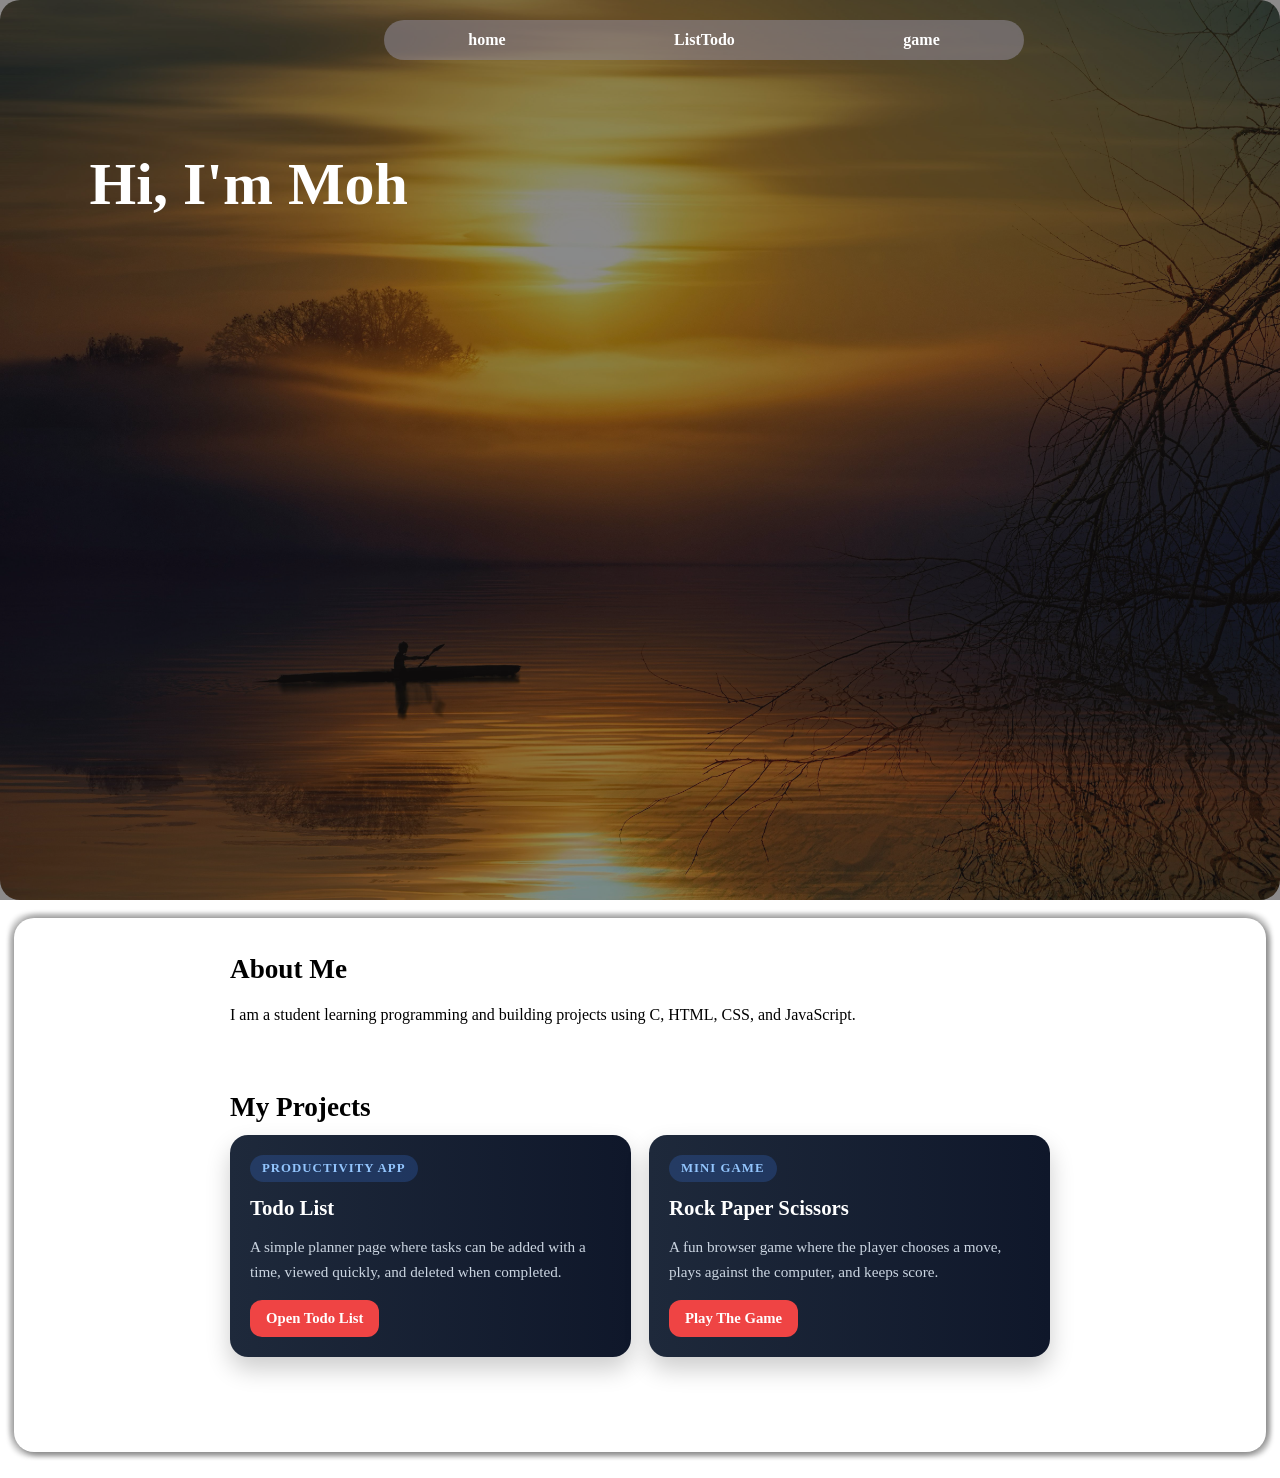
==== index.html @ 59ea94f4 "Add files via upload" ====
<!DOCTYPE html>
<html lang="en">
<head>
    <meta charset="UTF-8">
    <meta name="viewport" content="width=device-width, initial-scale=1.0">
    <title>Home</title>
    <link rel="stylesheet" href="styles/home.css">
</head>
<body>
    <div class="home-part">
        <div class="opa-div"></div>
        <div class="navigation">
           <a href="index.html">home</a>
            <a href="list-to-do.html">ListTodo</a>
            <a href="game.html">game</a>
        </div>
        <div class="welcome-div">
            <h1 id="title"></h1>
             <h2 id="subtitle"></h2>
            <p id="paragraph"></p>
    </div>
</div>
<div id="project-parts">
<section>
  <h2>About Me</h2>
  <p>
    I am a student learning programming and building projects using C, HTML, CSS, and JavaScript.
  </p>
</section>

<section>
  <h2>My Projects</h2>
  <div class="projects">
    <article class="card project-card">
      <p class="project-tag">Productivity App</p>
      <h3>Todo List</h3>
      <p class="project-description">
        A simple planner page where tasks can be added with a time, viewed quickly, and deleted when completed.
      </p>
      <a class="project-button" href="list-to-do.html">Open Todo List</a>
    </article>

    <article class="card project-card">
      <p class="project-tag">Mini Game</p>
      <h3>Rock Paper Scissors</h3>
      <p class="project-description">
        A fun browser game where the player chooses a move, plays against the computer, and keeps score.
      </p>
      <a class="project-button" href="game.html">Play The Game</a>
    </article>
  </div>
</section>
</div>
    <script src="scripts/home.js"></script>
</body>
</html>
---- styles/home.css ----
body {
    margin: 0;
    
}
html {
    scroll-behavior: smooth;
}

.home-part {
    position: relative;
    height: 100vh;
    background: url("../images/homescreen.jpg");
    background-repeat: no-repeat;
    background-size: cover;
   
    border-radius: 20px;
}
.opa-div {
    position: absolute;
    top: 0;
    left: 0;
    width: 100%;
    height: 100%;
    background-color: rgba(27, 23, 23,0.5);
    z-index: 0;
    
}

/* navigation */
.navigation {
    position: absolute;
    z-index: 1;

    border-radius: 30px;
    height: 40px;
    width: 50%;
    background-color: rgba(140, 133, 146, 0.6);

    top: 20px;
    left: 30%;
    display: flex;
    justify-content: space-around;
    align-items: center;
}

/* links */
.navigation a {
    color: white;
    text-decoration: none;
    font-weight: bold;
     padding: 6px 24px 6px 24px;
}
.navigation a:hover{
    color: rgb(14, 13, 13);
    text-decoration: none;
    font-weight: bold;
    background-color: #8F7159;
    padding: 6px 24px 6px 24px;
    border-radius:15px ;

}

/* welcome text */
.welcome-div {
    position: absolute;
    z-index: 1;
    top: 15%;
    left: 7%;
    color: white;
    font-size: clamp(20px, 5vw, 75px);
    

}

.welcome-div h1 {
    font-size: clamp(30px, 5vw, 60px);
    margin-top: 15px;
}

.welcome-div p {
    font-size: clamp(16px, 2vw, 24px);
    margin: 10px 0;
}

.welcome-div a {
    padding:12px;
    border: none;
    background-color: #00bcd4;
    border-radius: 30px;
    cursor: pointer;
    text-decoration: none;
    font-size: 30px;
}

.welcome-div a:hover {
    background-color: #0097a7;
    color: crimson;
}
#project-parts{
    background-color: white;
    border:  none;
    border-radius: 20px;
    min-height: 58vh;
    margin: 18px 14px 26px;
    padding: 12px 0 0;
    box-shadow:  4px 4px 5px rgba(0,0,0,0.3),
                -4px -4px 5px rgba(0,0,0,0.2),   
                4px -4px 5px rgba(0,0,0,0.2), 
                -4px 4px 5px rgba(0,0,0,0.2); 

}
    section {
      padding: 24px 34px;
      max-width: 820px;
      margin: auto;
    }

    section h2 {
      margin-top: 0;
      margin-bottom: 12px;
      font-size: 1.7rem;
    }

    section > p {
      line-height: 1.7;
    }

    .projects {
      display: grid;
      grid-template-columns: repeat(auto-fit, minmax(240px, 1fr));
      gap: 18px;
    }

    .card {
      background: linear-gradient( to right, #1e293b, #0f172a);
      padding: 20px;
      border-radius: 18px;
      box-shadow: 0 12px 24px rgba(0,0,0,0.2);
      transition: transform 0.3s, box-shadow 0.3s;
      color: white;
    }

    .card:hover {
      transform: translateY(-8px);
      box-shadow: 0 20px 35px rgba(0,0,0,0.28);
    }

    .project-card h3 {
      margin-top: 0;
      margin-bottom: 10px;
      font-size: 1.3rem;
    }

    .project-tag {
      display: inline-block;
      margin-top: 0;
      margin-bottom: 14px;
      padding: 6px 12px;
      border-radius: 999px;
      font-size: 0.8rem;
      font-weight: bold;
      letter-spacing: 0.08em;
      text-transform: uppercase;
      background: rgba(59, 130, 246, 0.22);
      color: #93c5fd;
    }

    .project-description {
      color: #cbd5e1;
      margin-bottom: 16px;
      line-height: 1.6;
      font-size: 0.95rem;
    }



    .project-button {
      display: inline-block;
      text-decoration: none;
      color: white;
      font-weight: bold;
      padding: 10px 16px;
      border-radius: 12px;
      background:  #ef4444;
      font-size: 0.92rem;
    }

    .project-button:hover {
      background: #ea580c;
    }
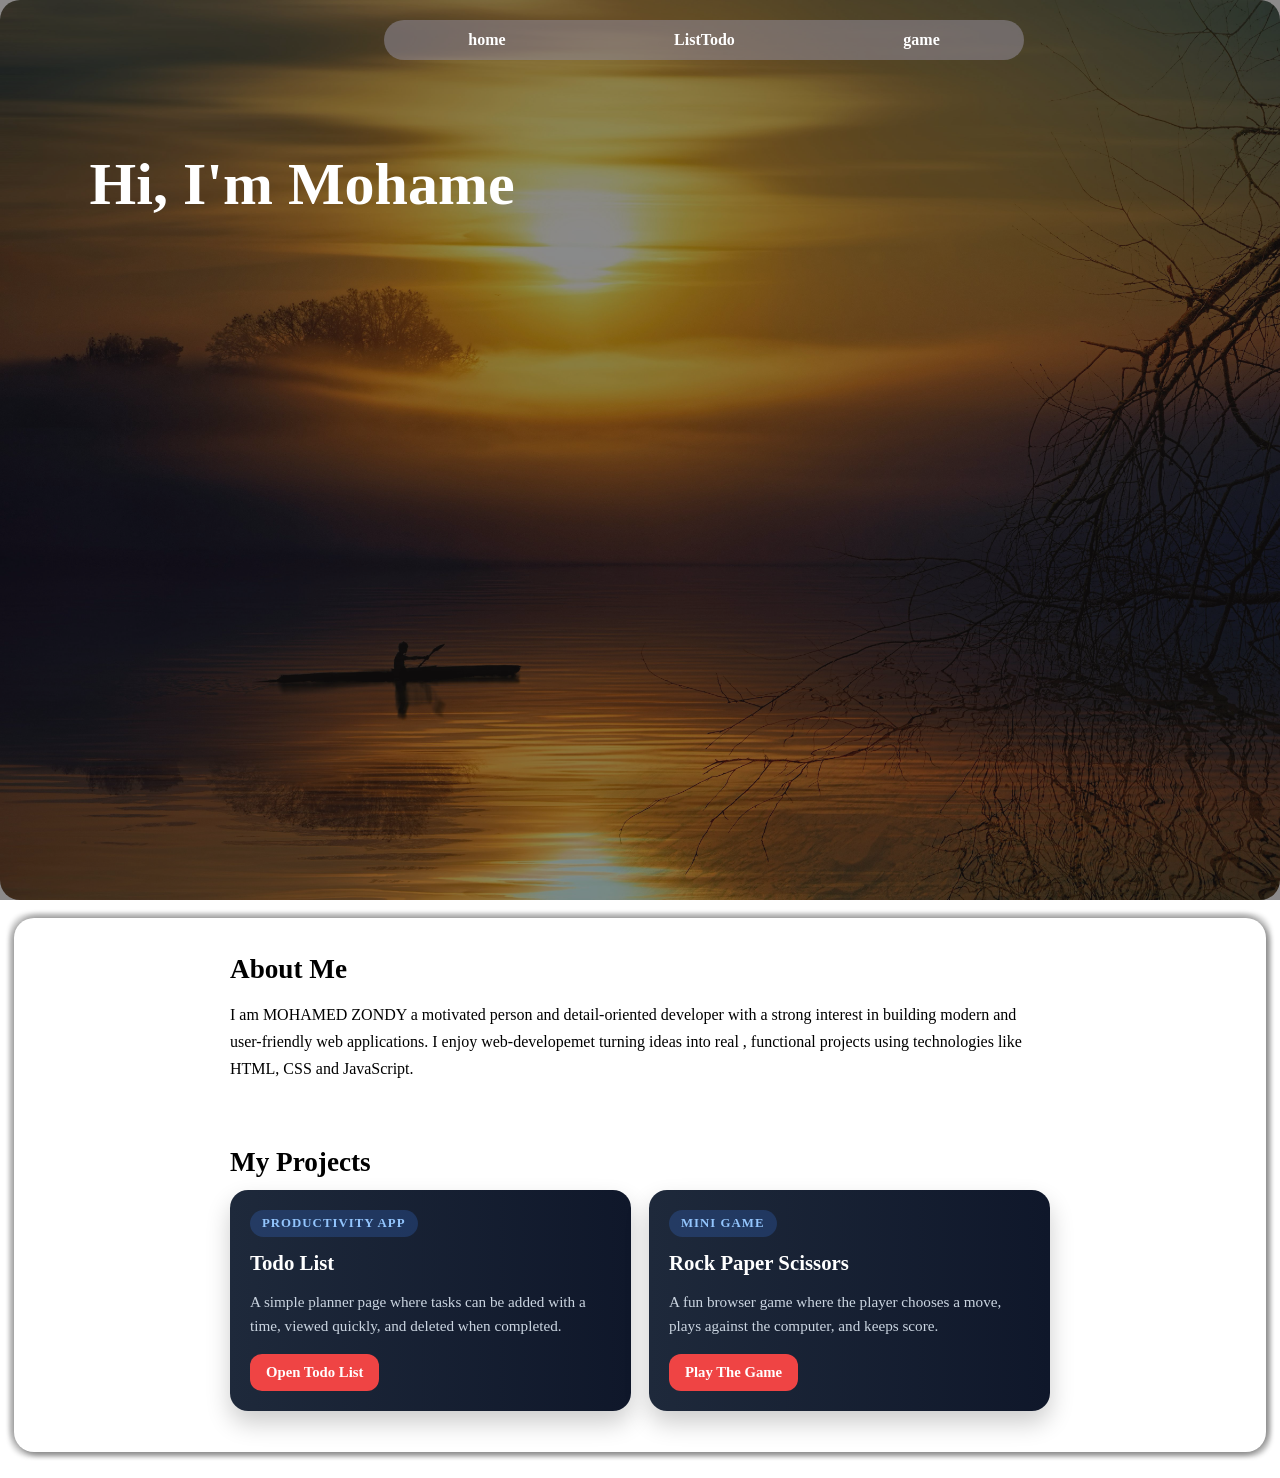
==== commit c3fccb4d: "Update index.html" ====
--- a/index.html
+++ b/index.html
@@ -24,7 +24,9 @@
 <section>
   <h2>About Me</h2>
   <p>
-    I am a student learning programming and building projects using C, HTML, CSS, and JavaScript.
+I am  MOHAMED ZONDY a motivated person and detail-oriented developer with a strong interest in
+ building modern and user-friendly web applications. I enjoy web-developemet turning ideas into real
+, functional projects using technologies like HTML, CSS and JavaScript.
   </p>
 </section>
 
--- a/styles/home.css
+++ b/styles/home.css
@@ -188,3 +188,78 @@
     .project-button:hover {
       background: #ea580c;
     }
+
+
+@media (max-width: 768px) {
+    .home-part {
+        min-height: 100vh;
+    }
+
+    .navigation {
+        width: calc(100% - 28px);
+        left: 50%;
+        transform: translateX(-50%);
+        top: 20px;
+        min-height: 44px;
+        justify-content: center;
+        flex-wrap: wrap;
+        border-radius: 16px;
+        padding: 5px 10px;
+    }
+
+    .navigation a {
+        padding: 7px 10px;
+        font-size: 14px;
+        border-radius: 10px;
+        white-space: nowrap;
+    }
+
+    .welcome-div {
+        top: 22%;
+        left: 6%;
+        right: 6%;
+    }
+
+    .welcome-div a {
+        font-size: 22px;
+    }
+
+    section {
+      padding: 20px 18px;
+    }
+}
+
+@media (max-width: 480px) {
+    .navigation {
+        width: calc(100% - 36px);
+        top: 22px;
+        min-height: 40px;
+        justify-content: space-between;
+        padding: 4px 8px;
+    }
+
+    .navigation a {
+        flex: 1 1 auto;
+        text-align: center;
+        font-size: 13px;
+        padding: 7px 6px;
+    }
+
+    .welcome-div {
+        top: 24%;
+    }
+
+    .welcome-div h1 {
+        line-height: 1.1;
+        margin-bottom: 10px;
+    }
+
+    .welcome-div p {
+        margin-bottom: 30px;
+    }
+
+    .welcome-div a {
+        font-size: 19px;
+    }
+}  }
+}
